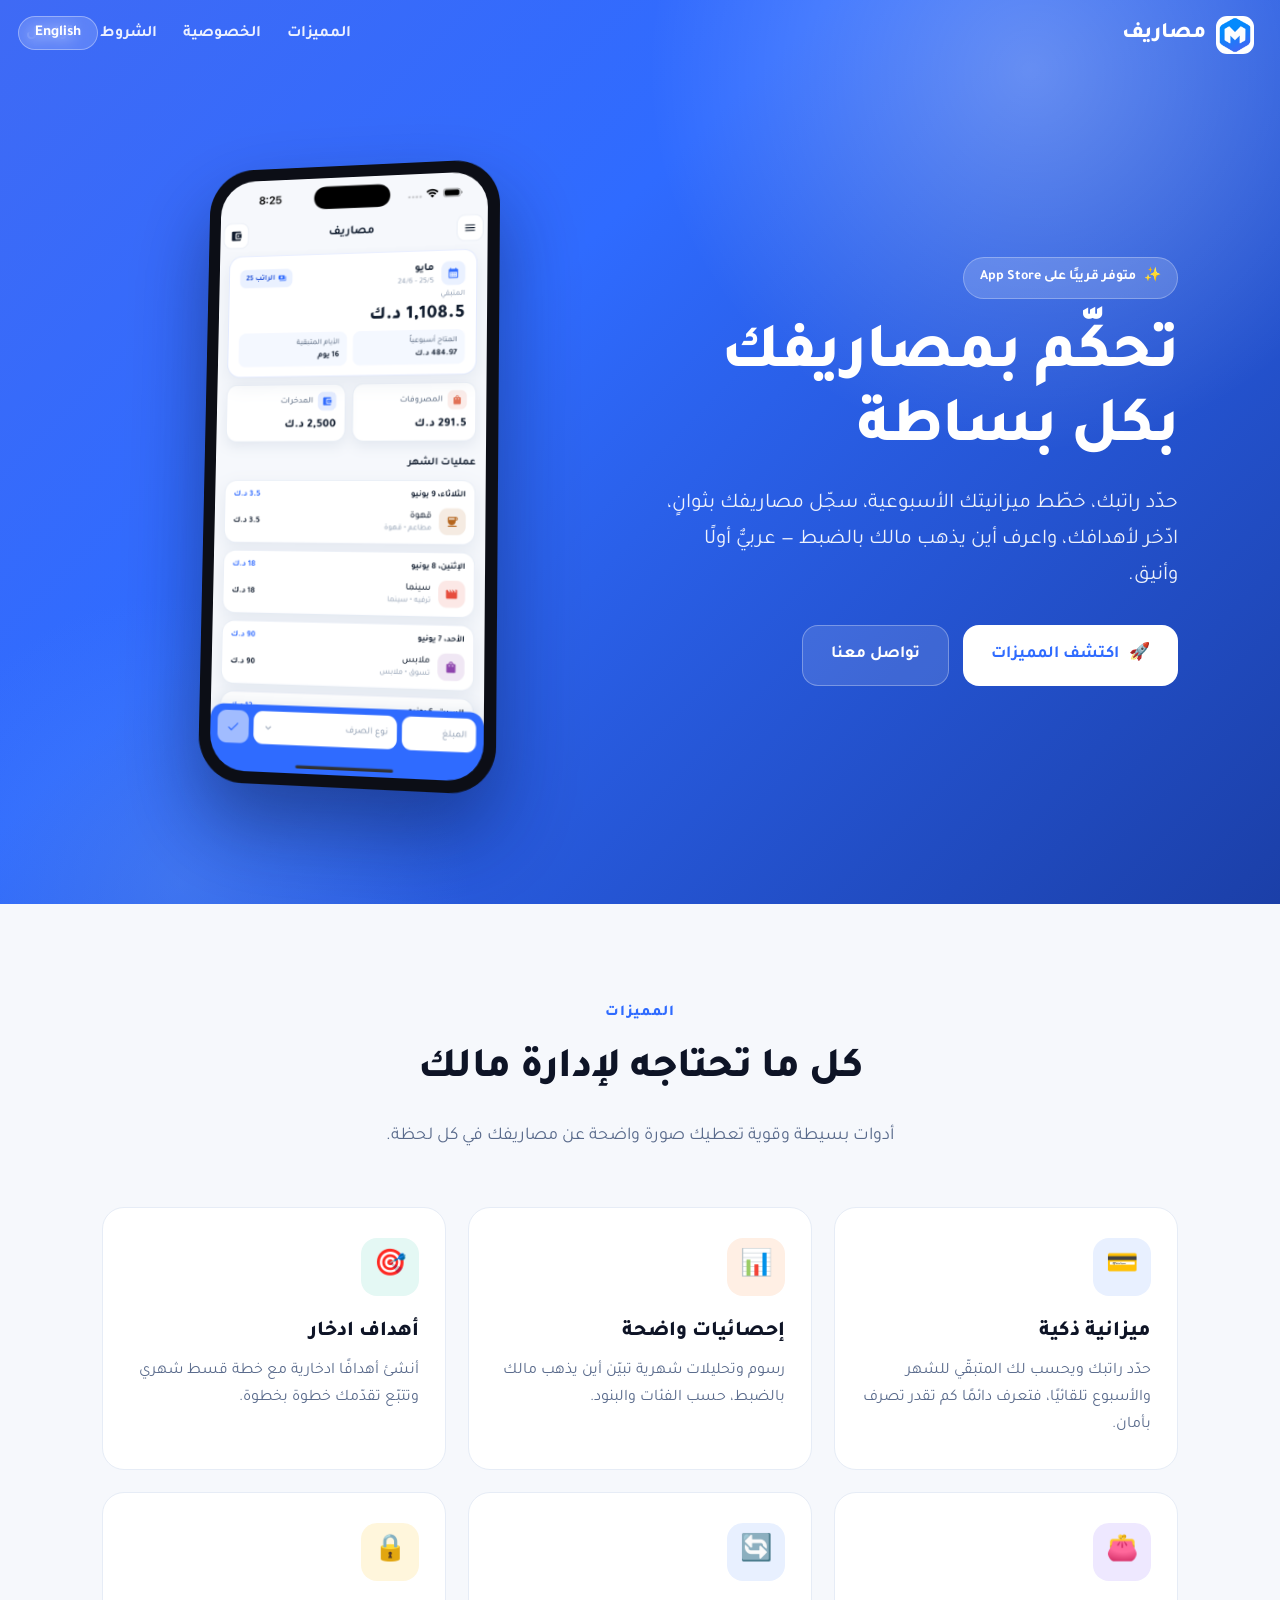
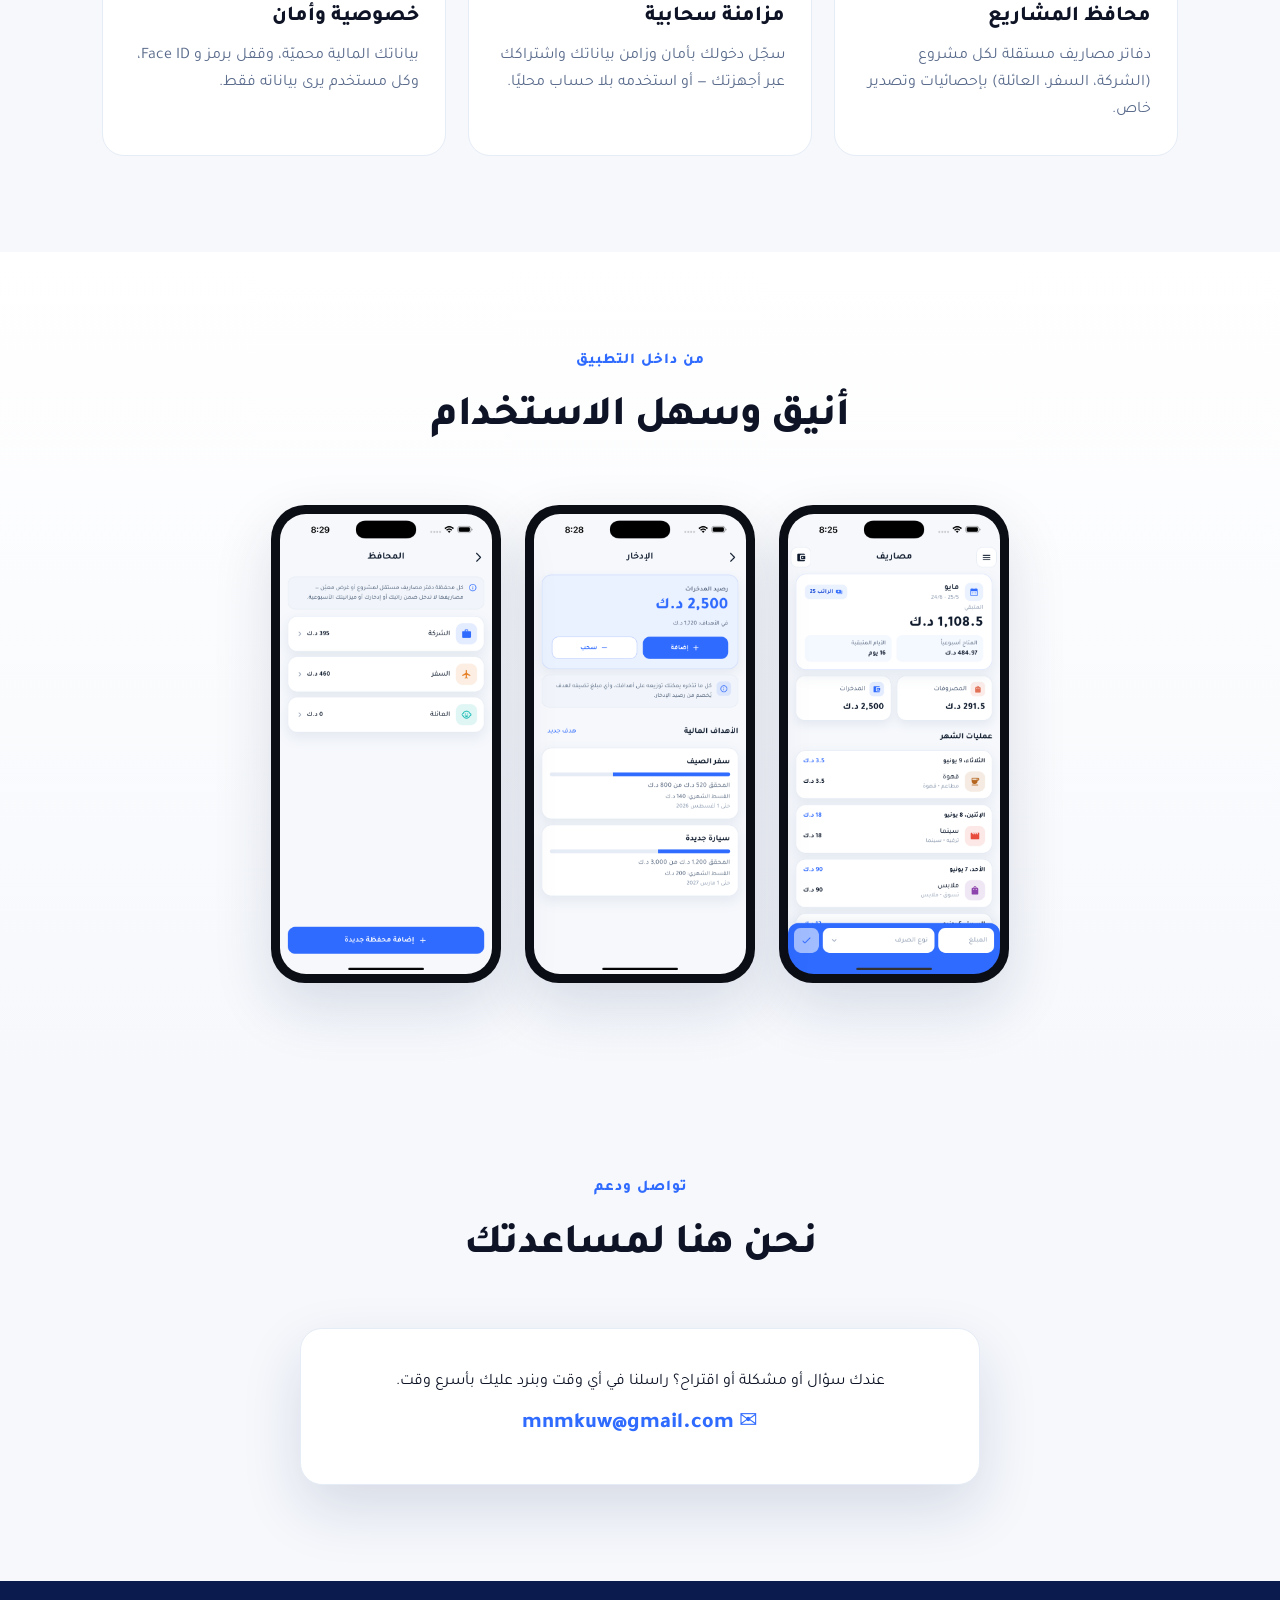
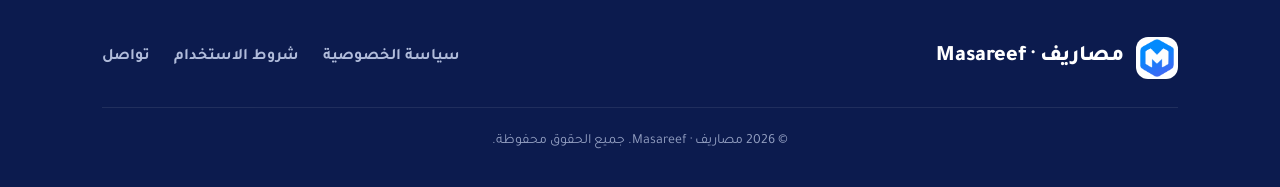
==== index.html @ 50fc84c0 "Masareef landing page, privacy policy & terms" ====
<!DOCTYPE html>
<html lang="ar" dir="rtl" data-lang="ar">
<head>
<meta charset="UTF-8">
<meta name="viewport" content="width=device-width, initial-scale=1">
<title>مصاريف · Masareef — تطبيق إدارة المصاريف والميزانية</title>
<meta name="description" content="مصاريف — تطبيق عربي أنيق لإدارة مصاريفك الشخصية، ميزانية مبنية على راتبك، أهداف ادخار، ومحافظ مستقلة لمشاريعك.">
<link rel="icon" href="assets/icon.png">
<link rel="preconnect" href="https://fonts.googleapis.com">
<link rel="preconnect" href="https://fonts.gstatic.com" crossorigin>
<link href="https://fonts.googleapis.com/css2?family=Tajawal:wght@400;500;700;800;900&display=swap" rel="stylesheet">
<link rel="stylesheet" href="styles.css">
</head>
<body>

<button class="lang-toggle" onclick="toggleLang()"><span class="ar">English</span><span class="en">العربية</span></button>

<nav class="nav" id="nav">
  <a class="brand" href="#top"><img src="assets/icon.png" alt="Masareef"><span>مصاريف</span></a>
  <div class="nav-links">
    <a href="#features"><span class="ar">المميزات</span><span class="en">Features</span></a>
    <a href="privacy.html"><span class="ar">الخصوصية</span><span class="en">Privacy</span></a>
    <a href="terms.html"><span class="ar">الشروط</span><span class="en">Terms</span></a>
    <a href="#contact"><span class="ar">تواصل</span><span class="en">Contact</span></a>
  </div>
</nav>

<!-- HERO -->
<header class="hero" id="top">
  <div class="container hero-grid">
    <div>
      <span class="badge-pill">✨ <span class="ar">متوفر قريبًا على App Store</span><span class="en">Coming soon to the App Store</span></span>
      <h1>
        <span class="ar">تحكّم بمصاريفك<br>بكل بساطة</span>
        <span class="en">Master your money,<br>effortlessly</span>
      </h1>
      <p class="sub">
        <span class="ar">حدّد راتبك، خطّط ميزانيتك الأسبوعية، سجّل مصاريفك بثوانٍ، ادّخر لأهدافك، واعرف أين يذهب مالك بالضبط — عربيٌّ أولًا وأنيق.</span>
        <span class="en">Set your salary, plan a weekly budget, log expenses in seconds, save toward goals, and see exactly where your money goes — beautifully, Arabic-first.</span>
      </p>
      <div class="cta-row">
        <a class="btn btn-white" href="#features">🚀 <span class="ar">اكتشف المميزات</span><span class="en">Explore features</span></a>
        <a class="btn btn-ghost" href="#contact"><span class="ar">تواصل معنا</span><span class="en">Get in touch</span></a>
      </div>
    </div>
    <div class="phone-wrap">
      <div class="phone"><img src="assets/screen-home.png" alt="Masareef app"></div>
    </div>
  </div>
</header>

<!-- FEATURES -->
<section id="features">
  <div class="container">
    <p class="eyebrow reveal"><span class="ar">المميزات</span><span class="en">FEATURES</span></p>
    <h2 class="h2 reveal"><span class="ar">كل ما تحتاجه لإدارة مالك</span><span class="en">Everything to manage your money</span></h2>
    <p class="lead reveal"><span class="ar">أدوات بسيطة وقوية تعطيك صورة واضحة عن مصاريفك في كل لحظة.</span><span class="en">Simple, powerful tools that keep your spending crystal clear.</span></p>

    <div class="features">
      <div class="card reveal">
        <div class="ico" style="background:#E8F0FF;color:#2F6BFF">💳</div>
        <h3><span class="ar">ميزانية ذكية</span><span class="en">Smart budgeting</span></h3>
        <p><span class="ar">حدّد راتبك ويحسب لك المتبقّي للشهر والأسبوع تلقائيًا، فتعرف دائمًا كم تقدر تصرف بأمان.</span><span class="en">Set your salary and it auto-calculates what's safe to spend this month and week.</span></p>
      </div>
      <div class="card reveal">
        <div class="ico" style="background:#FFEFE4;color:#E67E22">📊</div>
        <h3><span class="ar">إحصائيات واضحة</span><span class="en">Clear insights</span></h3>
        <p><span class="ar">رسوم وتحليلات شهرية تبيّن أين يذهب مالك بالضبط، حسب الفئات والبنود.</span><span class="en">Monthly charts and breakdowns showing exactly where your money goes.</span></p>
      </div>
      <div class="card reveal">
        <div class="ico" style="background:#E4F8F4;color:#0FB9B1">🎯</div>
        <h3><span class="ar">أهداف ادخار</span><span class="en">Savings goals</span></h3>
        <p><span class="ar">أنشئ أهدافًا ادخارية مع خطة قسط شهري وتتبّع تقدّمك خطوة بخطوة.</span><span class="en">Create savings goals with a monthly plan and track your progress.</span></p>
      </div>
      <div class="card reveal">
        <div class="ico" style="background:#EEE8FF;color:#8E44AD">👛</div>
        <h3><span class="ar">محافظ المشاريع</span><span class="en">Project wallets</span></h3>
        <p><span class="ar">دفاتر مصاريف مستقلة لكل مشروع (الشركة، السفر، العائلة) بإحصائيات وتصدير خاص.</span><span class="en">Separate ledgers per project (company, travel, family) with their own stats & export.</span></p>
      </div>
      <div class="card reveal">
        <div class="ico" style="background:#E8F0FF;color:#2F6BFF">🔄</div>
        <h3><span class="ar">مزامنة سحابية</span><span class="en">Cloud sync</span></h3>
        <p><span class="ar">سجّل دخولك بأمان وزامن بياناتك واشتراكك عبر أجهزتك — أو استخدمه بلا حساب محليًا.</span><span class="en">Sign in to sync your data and subscription across devices — or stay fully offline.</span></p>
      </div>
      <div class="card reveal">
        <div class="ico" style="background:#FFF6DC;color:#B8860B">🔒</div>
        <h3><span class="ar">خصوصية وأمان</span><span class="en">Private & secure</span></h3>
        <p><span class="ar">بياناتك المالية محميّة، وقفل برمز و Face ID، وكل مستخدم يرى بياناته فقط.</span><span class="en">Your financial data is protected, with passcode & Face ID lock. Only you see your data.</span></p>
      </div>
    </div>
  </div>
</section>

<!-- SHOWCASE -->
<section class="showcase">
  <div class="container">
    <p class="eyebrow reveal"><span class="ar">من داخل التطبيق</span><span class="en">INSIDE THE APP</span></p>
    <h2 class="h2 reveal"><span class="ar">أنيق وسهل الاستخدام</span><span class="en">Beautiful and easy to use</span></h2>
    <div class="shots">
      <div class="shot reveal"><img src="assets/screen-home.png" alt="Home"></div>
      <div class="shot reveal"><img src="assets/screen-savings.png" alt="Savings"></div>
      <div class="shot reveal"><img src="assets/screen-wallets.png" alt="Wallets"></div>
    </div>
  </div>
</section>

<!-- CONTACT -->
<section id="contact">
  <div class="container">
    <p class="eyebrow reveal"><span class="ar">تواصل ودعم</span><span class="en">CONTACT & SUPPORT</span></p>
    <h2 class="h2 reveal"><span class="ar">نحن هنا لمساعدتك</span><span class="en">We're here to help</span></h2>
    <div class="contact-box reveal">
      <p><span class="ar">عندك سؤال أو مشكلة أو اقتراح؟ راسلنا في أي وقت وبنرد عليك بأسرع وقت.</span><span class="en">Have a question, issue, or suggestion? Email us anytime and we'll get back to you quickly.</span></p>
      <a class="mail" href="mailto:mnmkuw@gmail.com">✉️ mnmkuw@gmail.com</a>
    </div>
  </div>
</section>

<!-- FOOTER -->
<footer>
  <div class="container">
    <div class="foot-grid">
      <a class="foot-brand" href="#top"><img src="assets/icon.png" alt="Masareef">مصاريف · Masareef</a>
      <div class="foot-links">
        <a href="privacy.html"><span class="ar">سياسة الخصوصية</span><span class="en">Privacy Policy</span></a>
        <a href="terms.html"><span class="ar">شروط الاستخدام</span><span class="en">Terms of Use</span></a>
        <a href="mailto:mnmkuw@gmail.com"><span class="ar">تواصل</span><span class="en">Contact</span></a>
      </div>
    </div>
    <div class="foot-base">© 2026 مصاريف · Masareef. <span class="ar">جميع الحقوق محفوظة.</span><span class="en">All rights reserved.</span></div>
  </div>
</footer>

<script>
function toggleLang(){
  const h=document.documentElement;
  const en=h.getAttribute('data-lang')==='en';
  h.setAttribute('data-lang',en?'ar':'en');
  h.setAttribute('lang',en?'ar':'en');
  h.setAttribute('dir',en?'rtl':'ltr');
}
// nav blur on scroll
const nav=document.getElementById('nav');
addEventListener('scroll',()=>nav.classList.toggle('scrolled',scrollY>40));
// scroll reveal
const io=new IntersectionObserver((es)=>es.forEach(e=>{if(e.isIntersecting){e.target.classList.add('in');io.unobserve(e.target)}}),{threshold:.15});
document.querySelectorAll('.reveal').forEach((el,i)=>{el.style.transitionDelay=(i%3*90)+'ms';io.observe(el)});
</script>
</body>
</html>
---- styles.css ----
/* ===== Masareef · مصاريف — landing & legal pages ===== */
:root{
  --blue:#2F6BFF;
  --blue-2:#5B8DEF;
  --navy:#0C1B4E;
  --ink:#0E1426;
  --muted:#5A6B8C;
  --bg:#F6F8FC;
  --surface:#FFFFFF;
  --border:#E6ECF6;
  --gold:#B8860B;
  --radius:22px;
  --shadow:0 24px 60px rgba(20,40,90,.14);
  --maxw:1120px;
}
*{box-sizing:border-box;margin:0;padding:0}
html{scroll-behavior:smooth}
body{
  font-family:'Tajawal',system-ui,-apple-system,sans-serif;
  background:var(--bg);color:var(--ink);
  line-height:1.7;-webkit-font-smoothing:antialiased;
  overflow-x:hidden;
}
a{color:inherit;text-decoration:none}
img{max-width:100%;display:block}
.container{max-width:var(--maxw);margin:0 auto;padding:0 22px}

/* ---------- nav ---------- */
.nav{
  position:fixed;inset:0 0 auto 0;z-index:50;
  display:flex;align-items:center;justify-content:space-between;
  padding:16px 26px;transition:.3s;
}
.nav.scrolled{
  background:rgba(255,255,255,.82);backdrop-filter:blur(14px);
  box-shadow:0 1px 0 var(--border);
}
.brand{display:flex;align-items:center;gap:10px;font-weight:800;font-size:22px}
.brand img{width:38px;height:38px;border-radius:11px}
.nav.scrolled .brand{color:var(--ink)}
.nav-links{display:flex;gap:26px;font-weight:600;font-size:16px}
.nav-links a{opacity:.9;transition:.2s}
.nav-links a:hover{opacity:1;color:var(--blue)}
.nav:not(.scrolled){color:#fff}
.nav:not(.scrolled) .nav-links a:hover{color:#fff;opacity:.7}
@media(max-width:720px){.nav-links{display:none}}

/* ---------- hero ---------- */
.hero{
  position:relative;color:#fff;overflow:hidden;
  padding:160px 0 120px;
  background:linear-gradient(135deg,#3F6AF5 0%,#2F6BFF 38%,#1B3FA8 100%);
}
.hero::before{ /* animated glow */
  content:"";position:absolute;width:900px;height:900px;border-radius:50%;
  top:-380px;right:-200px;
  background:radial-gradient(circle,rgba(255,255,255,.28),transparent 60%);
  animation:float 9s ease-in-out infinite;
}
.hero::after{
  content:"";position:absolute;width:680px;height:680px;border-radius:50%;
  bottom:-320px;left:-160px;
  background:radial-gradient(circle,rgba(91,141,239,.4),transparent 60%);
  animation:float 11s ease-in-out infinite reverse;
}
.hero-grid{
  position:relative;z-index:2;display:grid;grid-template-columns:1.05fr .95fr;
  gap:40px;align-items:center;
}
.badge-pill{
  display:inline-flex;align-items:center;gap:8px;
  background:rgba(255,255,255,.16);border:1px solid rgba(255,255,255,.28);
  padding:8px 16px;border-radius:30px;font-weight:600;font-size:14px;margin-bottom:22px;
}
.hero h1{font-size:64px;line-height:1.15;font-weight:800;letter-spacing:-1px}
.hero p.sub{font-size:21px;opacity:.92;margin:18px 0 32px;max-width:520px}
.cta-row{display:flex;gap:14px;flex-wrap:wrap}
.btn{
  display:inline-flex;align-items:center;gap:10px;font-weight:700;font-size:17px;
  padding:15px 28px;border-radius:16px;transition:.2s;cursor:pointer;border:none;
}
.btn-white{background:#fff;color:var(--blue)}
.btn-white:hover{transform:translateY(-2px);box-shadow:0 16px 30px rgba(0,0,0,.2)}
.btn-ghost{background:rgba(255,255,255,.12);color:#fff;border:1px solid rgba(255,255,255,.3)}
.btn-ghost:hover{background:rgba(255,255,255,.2)}

/* phone */
.phone-wrap{display:flex;justify-content:center;perspective:1400px}
.phone{
  width:300px;border-radius:46px;background:#0c0e16;padding:12px;
  box-shadow:0 40px 80px rgba(8,20,60,.45);
  animation:float 6s ease-in-out infinite;transform:rotateY(-12deg) rotateX(4deg);
}
.phone img{border-radius:36px;width:100%}

/* ---------- sections ---------- */
section{padding:96px 0}
.eyebrow{color:var(--blue);font-weight:800;letter-spacing:1px;font-size:15px;margin-bottom:10px;text-align:center}
.h2{font-size:42px;font-weight:800;text-align:center;letter-spacing:-.5px}
.lead{color:var(--muted);text-align:center;max-width:620px;margin:14px auto 0;font-size:18px}

.features{display:grid;grid-template-columns:repeat(3,1fr);gap:22px;margin-top:56px}
.card{
  background:var(--surface);border:1px solid var(--border);border-radius:var(--radius);
  padding:30px 26px;transition:.3s;
}
.card:hover{transform:translateY(-6px);box-shadow:var(--shadow);border-color:transparent}
.card .ico{
  width:58px;height:58px;border-radius:16px;display:grid;place-items:center;
  font-size:26px;margin-bottom:18px;
}
.card h3{font-size:21px;font-weight:800;margin-bottom:8px}
.card p{color:var(--muted);font-size:16px}
@media(max-width:860px){.features{grid-template-columns:1fr}.hero-grid{grid-template-columns:1fr;text-align:center}.hero p.sub{margin-inline:auto}.cta-row{justify-content:center}.hero h1{font-size:46px}}

/* showcase strip */
.showcase{background:linear-gradient(180deg,#fff,var(--bg))}
.shots{display:flex;gap:24px;justify-content:center;flex-wrap:wrap;margin-top:50px}
.shot{width:230px;border-radius:34px;background:#0c0e16;padding:9px;box-shadow:var(--shadow)}
.shot img{border-radius:26px}

/* ---------- reveal animation ---------- */
.reveal{opacity:0;transform:translateY(26px);transition:.7s cubic-bezier(.2,.7,.2,1)}
.reveal.in{opacity:1;transform:none}

@keyframes float{0%,100%{transform:translateY(0)}50%{transform:translateY(-18px)}}

/* ---------- contact ---------- */
.contact-box{
  max-width:680px;margin:46px auto 0;background:var(--surface);
  border:1px solid var(--border);border-radius:var(--radius);
  padding:40px;text-align:center;box-shadow:var(--shadow);
}
.contact-box .mail{
  display:inline-flex;align-items:center;gap:10px;margin-top:10px;
  font-size:22px;font-weight:800;color:var(--blue);
}

/* ---------- footer ---------- */
footer{background:var(--navy);color:#cdd8f3;padding:56px 0 34px}
.foot-grid{display:flex;justify-content:space-between;gap:30px;flex-wrap:wrap;align-items:center}
.foot-brand{display:flex;align-items:center;gap:12px;font-weight:800;font-size:22px;color:#fff}
.foot-brand img{width:42px;height:42px;border-radius:12px}
.foot-links{display:flex;gap:24px;font-weight:600}
.foot-links a{opacity:.85}.foot-links a:hover{opacity:1;color:#fff}
.foot-base{margin-top:28px;padding-top:22px;border-top:1px solid rgba(255,255,255,.12);
  font-size:14px;opacity:.7;text-align:center}

/* ---------- legal pages ---------- */
.legal-hero{
  background:linear-gradient(135deg,#2F6BFF,#1B3FA8);color:#fff;
  padding:140px 0 60px;text-align:center;
}
.legal-hero h1{font-size:44px;font-weight:800}
.legal-hero p{opacity:.9;margin-top:10px}
.legal{max-width:860px;margin:0 auto;padding:60px 22px 90px}
.legal h2{font-size:24px;font-weight:800;margin:34px 0 12px;color:var(--ink)}
.legal h2:first-child{margin-top:0}
.legal p,.legal li{color:#33425f;font-size:17px;margin-bottom:10px}
.legal ul{padding-inline-start:24px;margin-bottom:12px}
.legal .updated{color:var(--muted);font-size:15px;margin-bottom:8px}
.back-link{display:inline-flex;gap:8px;align-items:center;color:var(--blue);font-weight:700;margin-bottom:24px}

/* language toggle */
.lang-toggle{
  position:fixed;top:16px;left:18px;z-index:60;
  background:rgba(255,255,255,.16);border:1px solid rgba(255,255,255,.35);
  color:#fff;border-radius:30px;padding:7px 16px;font-weight:700;cursor:pointer;
  font-family:inherit;font-size:15px;backdrop-filter:blur(8px);
}
[data-lang="en"] .ar{display:none}
[data-lang="ar"] .en{display:none}
[data-lang="en"]{direction:ltr}
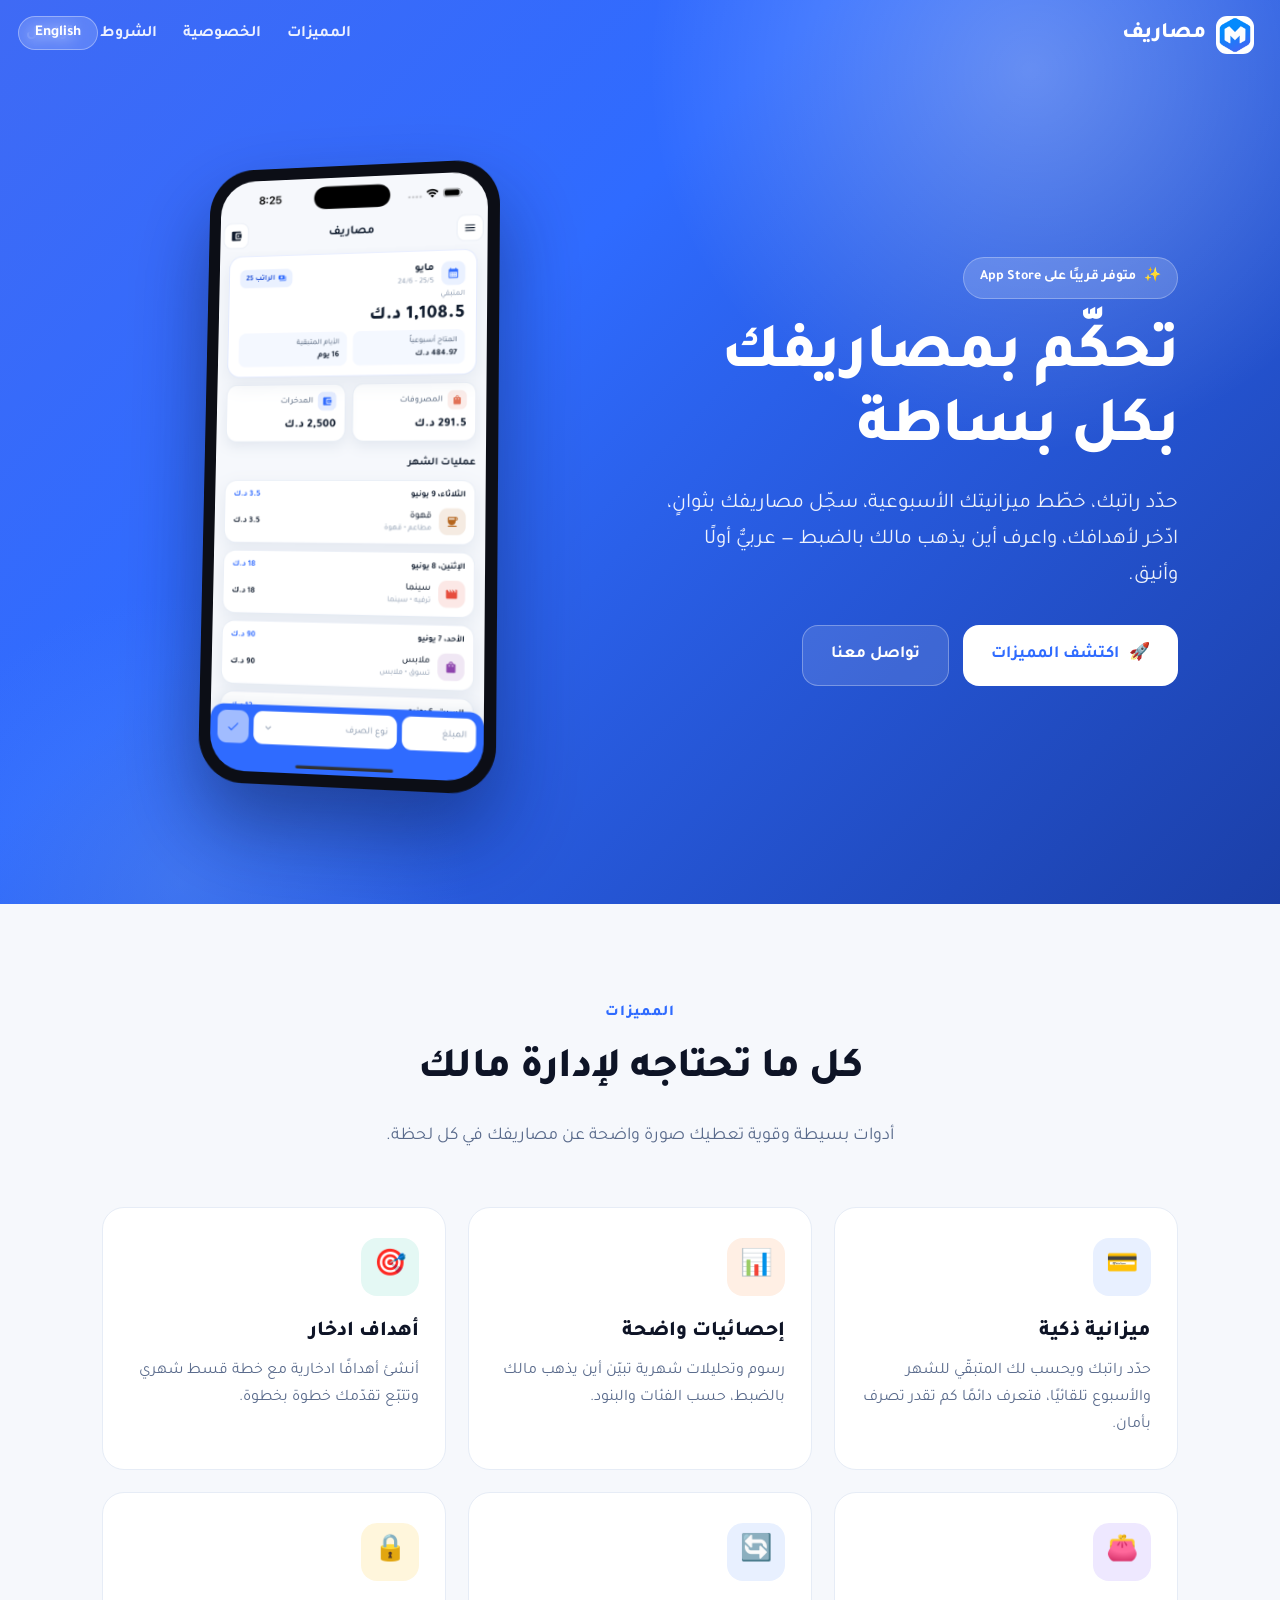
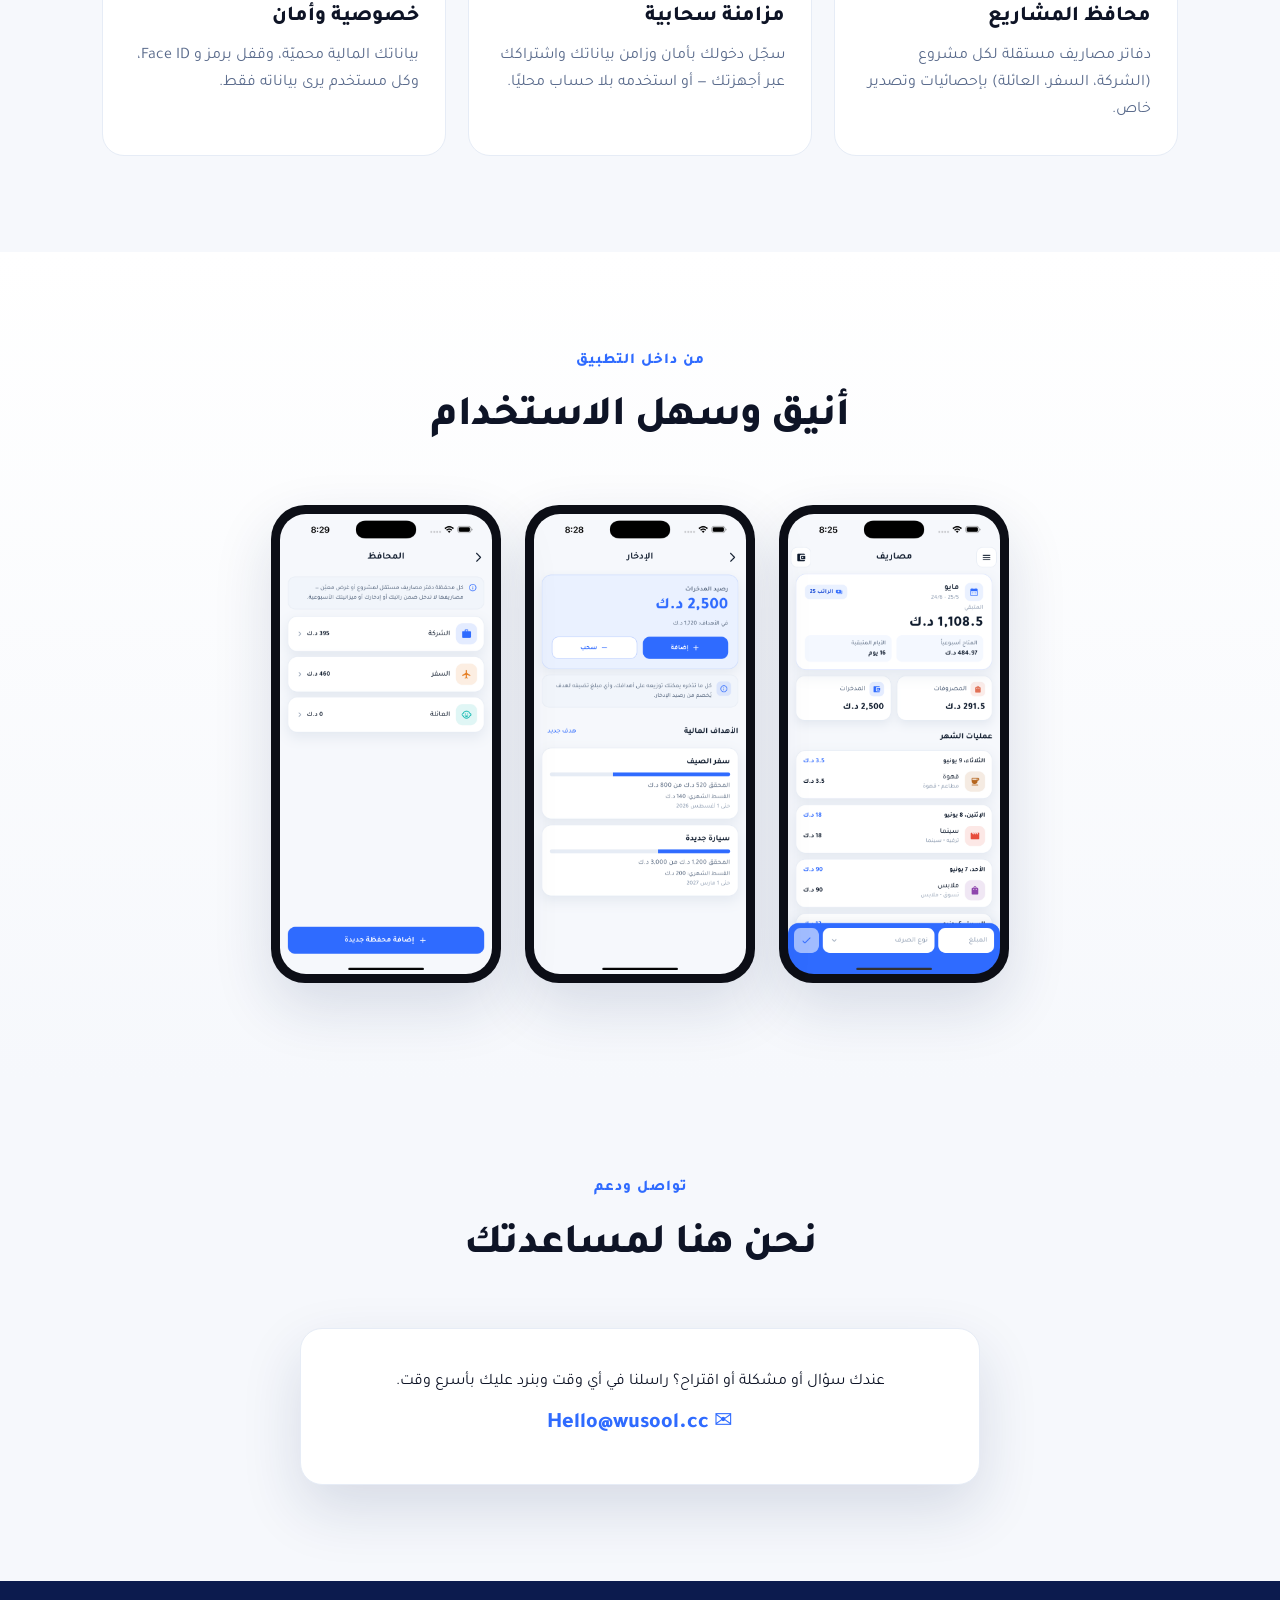
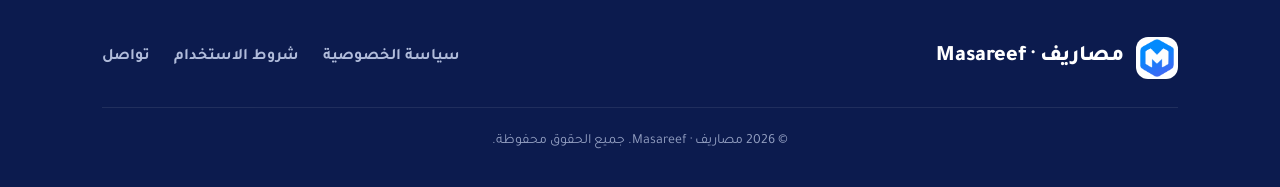
==== commit 555a8279: "Update contact email to Hello@wusool.cc" ====
--- a/index.html
+++ b/index.html
@@ -111,7 +111,7 @@
     <h2 class="h2 reveal"><span class="ar">نحن هنا لمساعدتك</span><span class="en">We're here to help</span></h2>
     <div class="contact-box reveal">
       <p><span class="ar">عندك سؤال أو مشكلة أو اقتراح؟ راسلنا في أي وقت وبنرد عليك بأسرع وقت.</span><span class="en">Have a question, issue, or suggestion? Email us anytime and we'll get back to you quickly.</span></p>
-      <a class="mail" href="mailto:mnmkuw@gmail.com">✉️ mnmkuw@gmail.com</a>
+      <a class="mail" href="mailto:Hello@wusool.cc">✉️ Hello@wusool.cc</a>
     </div>
   </div>
 </section>
@@ -124,7 +124,7 @@
       <div class="foot-links">
         <a href="privacy.html"><span class="ar">سياسة الخصوصية</span><span class="en">Privacy Policy</span></a>
         <a href="terms.html"><span class="ar">شروط الاستخدام</span><span class="en">Terms of Use</span></a>
-        <a href="mailto:mnmkuw@gmail.com"><span class="ar">تواصل</span><span class="en">Contact</span></a>
+        <a href="mailto:Hello@wusool.cc"><span class="ar">تواصل</span><span class="en">Contact</span></a>
       </div>
     </div>
     <div class="foot-base">© 2026 مصاريف · Masareef. <span class="ar">جميع الحقوق محفوظة.</span><span class="en">All rights reserved.</span></div>
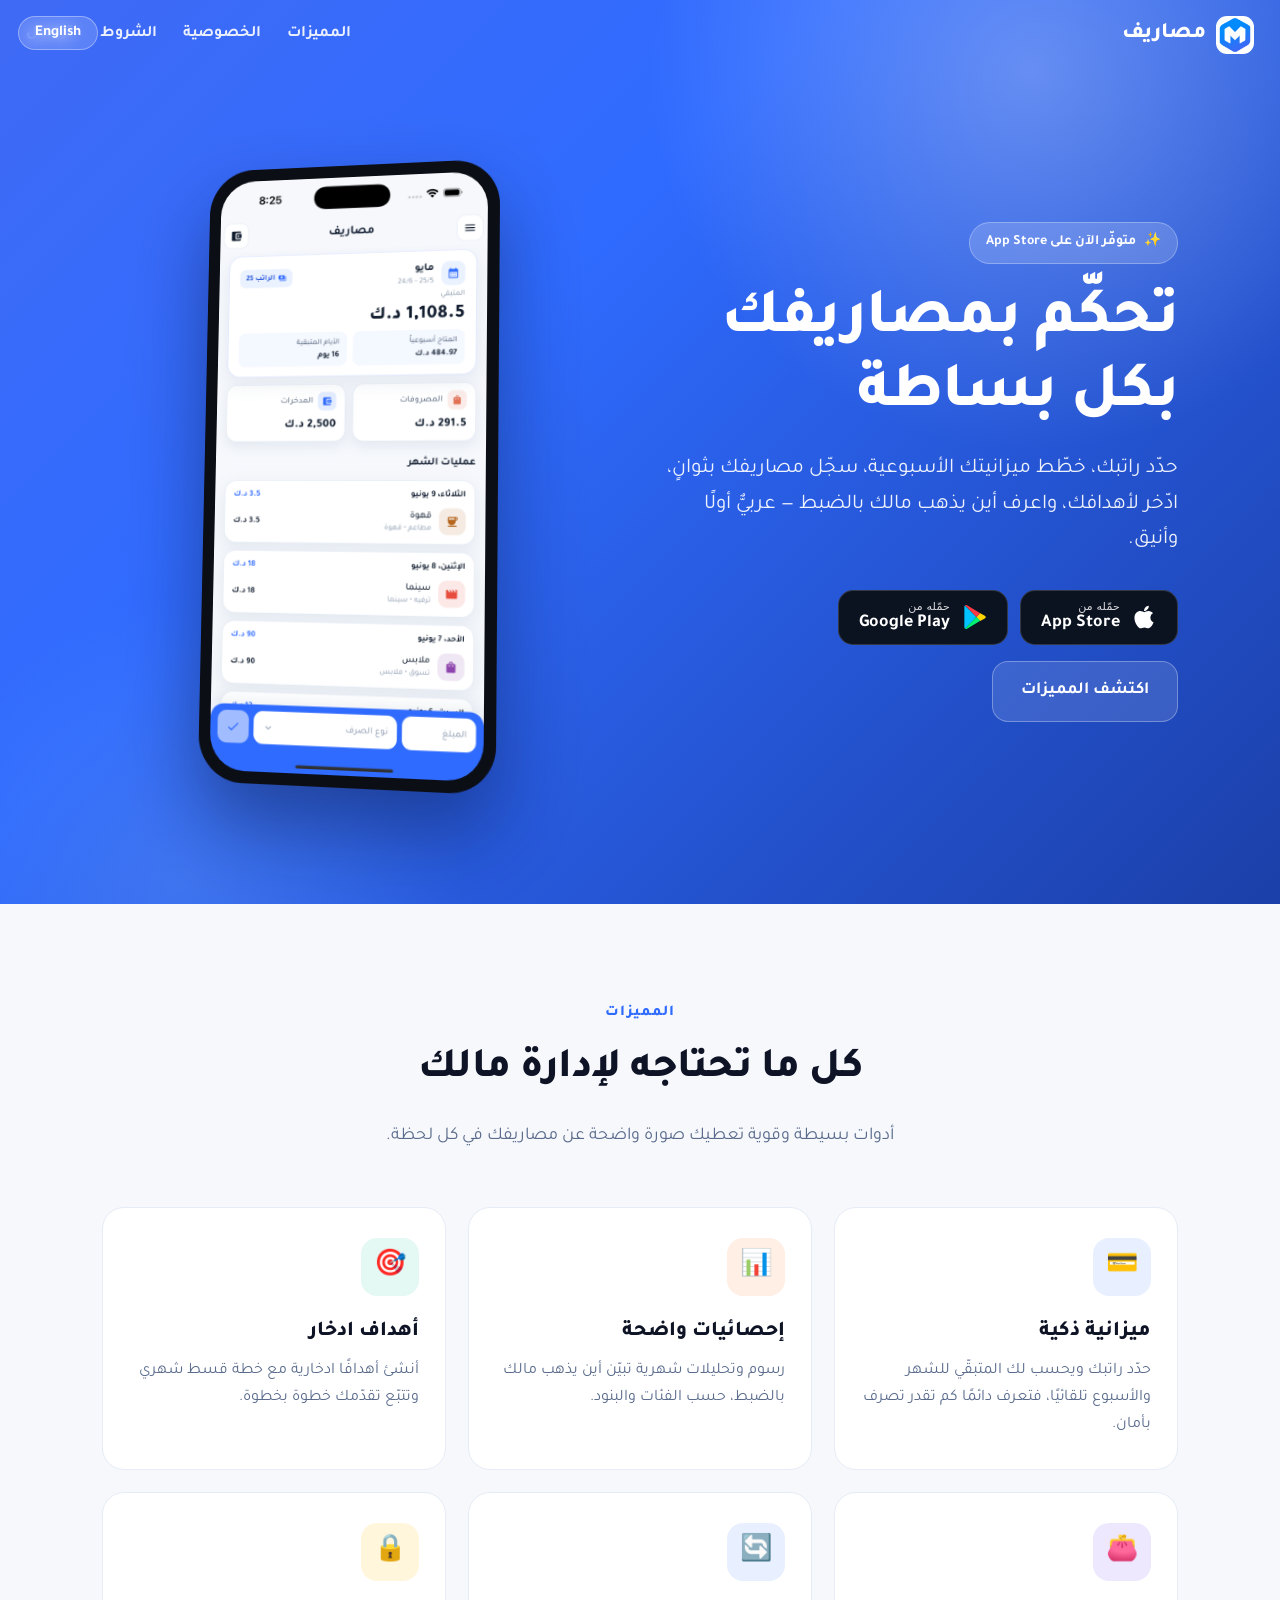
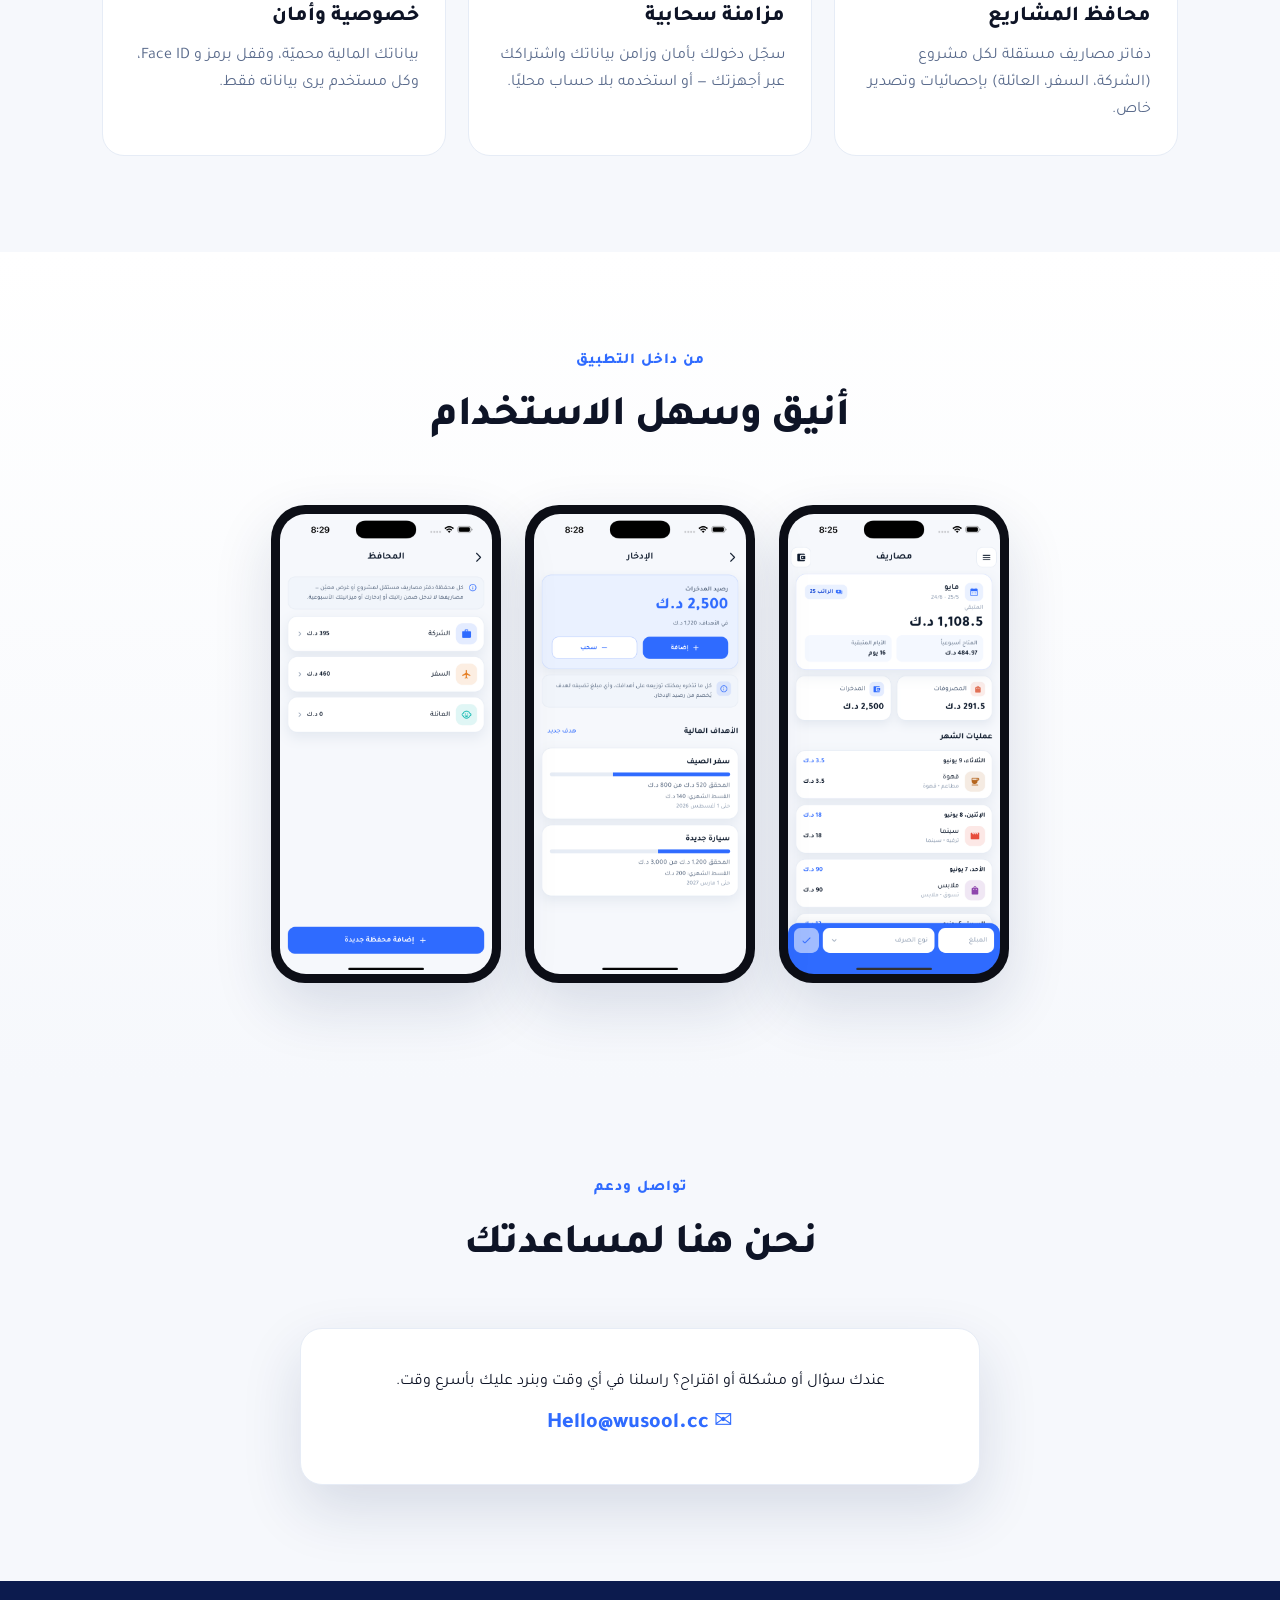
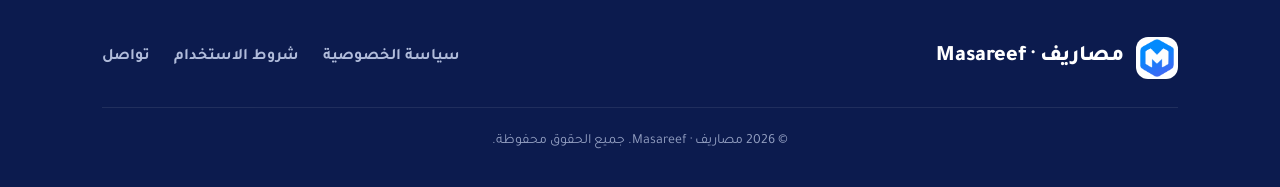
==== commit 994122f6: "Add App Store + Google Play download buttons (Play shows coming-soon modal)" ====
--- a/index.html
+++ b/index.html
@@ -29,7 +29,7 @@
 <header class="hero" id="top">
   <div class="container hero-grid">
     <div>
-      <span class="badge-pill">✨ <span class="ar">متوفر قريبًا على App Store</span><span class="en">Coming soon to the App Store</span></span>
+      <span class="badge-pill">✨ <span class="ar">متوفّر الآن على App Store</span><span class="en">Available now on the App Store</span></span>
       <h1>
         <span class="ar">تحكّم بمصاريفك<br>بكل بساطة</span>
         <span class="en">Master your money,<br>effortlessly</span>
@@ -38,9 +38,23 @@
         <span class="ar">حدّد راتبك، خطّط ميزانيتك الأسبوعية، سجّل مصاريفك بثوانٍ، ادّخر لأهدافك، واعرف أين يذهب مالك بالضبط — عربيٌّ أولًا وأنيق.</span>
         <span class="en">Set your salary, plan a weekly budget, log expenses in seconds, save toward goals, and see exactly where your money goes — beautifully, Arabic-first.</span>
       </p>
-      <div class="cta-row">
-        <a class="btn btn-white" href="#features">🚀 <span class="ar">اكتشف المميزات</span><span class="en">Explore features</span></a>
-        <a class="btn btn-ghost" href="#contact"><span class="ar">تواصل معنا</span><span class="en">Get in touch</span></a>
+      <div class="store-row">
+        <a class="store-btn" href="https://apps.apple.com/kw/app/masareef-expense-tracker/id6778533443" target="_blank" rel="noopener" aria-label="Download on the App Store">
+          <svg class="store-logo" viewBox="0 0 384 512" aria-hidden="true"><path fill="#fff" d="M318.7 268.7c-.2-36.7 16.4-64.4 50-84.8-18.8-26.9-47.2-41.7-84.7-44.6-35.5-2.8-74.3 20.7-88.5 20.7-15 0-49.4-19.7-76.4-19.7C63.3 141.2 4 184.8 4 273.5q0 39.3 14.4 81.2c12.8 36.7 59 126.7 107.2 125.2 25.2-.6 43-17.9 75.8-17.9 31.8 0 48.3 17.9 76.4 17.9 48.6-.7 90.4-82.5 102.6-119.3-65.2-30.7-61.7-90-61.7-91.9zm-56.6-164.2c27.3-32.4 24.8-61.9 24-72.5-24.1 1.4-52 16.4-67.9 34.9-17.5 19.8-27.8 44.3-25.6 71.9 26.1 2 49.9-11.4 69.5-34.3z"/></svg>
+          <span class="store-txt"><small><span class="ar">حمّله من</span><span class="en">Download on the</span></small><b>App Store</b></span>
+        </a>
+        <a class="store-btn" href="#" onclick="showPlaySoon(event)" aria-label="Get it on Google Play">
+          <svg class="store-logo" viewBox="0 0 24 24" aria-hidden="true">
+            <path fill="#00C3FF" d="M3.6 1.3C3.3 1.6 3.1 2 3.1 2.6v18.8c0 .6.2 1 .5 1.3l.1.1L14.2 12.1v-.2z"/>
+            <path fill="#FFD500" d="M17.7 15.6l-3.5-3.5v-.2l3.5-3.5.1.1 4.2 2.4c1.2.7 1.2 1.8 0 2.5z"/>
+            <path fill="#00F076" d="M17.8 15.5L14.2 12 3.7 22.8c.4.4 1.1.5 1.9.1z"/>
+            <path fill="#FF3A44" d="M17.8 8.5 5.6 1.1C4.8.7 4.1.8 3.7 1.2L14.2 12z"/>
+          </svg>
+          <span class="store-txt"><small><span class="ar">حمّله من</span><span class="en">GET IT ON</span></small><b>Google Play</b></span>
+        </a>
+      </div>
+      <div class="cta-row" style="margin-top:16px">
+        <a class="btn btn-ghost" href="#features"><span class="ar">اكتشف المميزات</span><span class="en">Explore features</span></a>
       </div>
     </div>
     <div class="phone-wrap">
@@ -131,7 +145,22 @@
   </div>
 </footer>
 
+<!-- GOOGLE PLAY "COMING SOON" MODAL -->
+<div class="modal-overlay" id="playModal" onclick="if(event.target===this)hidePlaySoon()">
+  <div class="modal">
+    <div class="modal-ico">⏳</div>
+    <h3><span class="ar">قريبًا على Google Play</span><span class="en">Coming soon to Google Play</span></h3>
+    <p>
+      <span class="ar">خلال أيام قليلة سيتم قبول التطبيق على Google Play. يرجى العودة لتحميله من جديد خلال الأيام القادمة. 🙏</span>
+      <span class="en">The app will be approved on Google Play within a few days. Please come back to download it in the coming days. 🙏</span>
+    </p>
+    <button class="modal-btn" onclick="hidePlaySoon()"><span class="ar">حسنًا</span><span class="en">Got it</span></button>
+  </div>
+</div>
+
 <script>
+function showPlaySoon(e){ e.preventDefault(); document.getElementById('playModal').classList.add('show'); }
+function hidePlaySoon(){ document.getElementById('playModal').classList.remove('show'); }
 function toggleLang(){
   const h=document.documentElement;
   const en=h.getAttribute('data-lang')==='en';
--- a/styles.css
+++ b/styles.css
@@ -171,3 +171,29 @@
 [data-lang="en"] .ar{display:none}
 [data-lang="ar"] .en{display:none}
 [data-lang="en"]{direction:ltr}
+
+/* ── App-store download buttons ─────────────────────────────── */
+.store-row{display:flex;gap:12px;flex-wrap:wrap}
+.store-btn{display:inline-flex;align-items:center;gap:11px;background:#0b1220;color:#fff;
+  border:1px solid rgba(255,255,255,.16);border-radius:15px;padding:10px 20px;text-decoration:none;
+  transition:transform .15s ease,box-shadow .15s ease,background .15s ease}
+.store-btn:hover{transform:translateY(-2px);background:#000;box-shadow:0 14px 30px rgba(0,0,0,.28)}
+.store-logo{width:26px;height:26px;flex:none}
+.store-txt{display:flex;flex-direction:column;line-height:1.12;text-align:start}
+.store-txt small{font-size:11px;font-weight:500;opacity:.85;letter-spacing:.2px}
+.store-txt b{font-size:18px;font-weight:700}
+
+/* ── "Coming soon" modal ────────────────────────────────────── */
+.modal-overlay{position:fixed;inset:0;z-index:1000;display:none;align-items:center;justify-content:center;
+  padding:22px;background:rgba(15,23,42,.55);backdrop-filter:blur(5px);-webkit-backdrop-filter:blur(5px)}
+.modal-overlay.show{display:flex}
+.modal{background:#fff;border-radius:26px;max-width:430px;width:100%;padding:34px 28px;text-align:center;
+  box-shadow:0 30px 80px rgba(0,0,0,.32);animation:modalPop .25s ease}
+@keyframes modalPop{from{transform:scale(.92);opacity:0}to{transform:scale(1);opacity:1}}
+.modal-ico{font-size:50px;line-height:1;margin-bottom:6px}
+.modal h3{font-size:23px;font-weight:800;margin:8px 0 12px;color:#0f172a}
+.modal p{color:#475569;font-size:16px;line-height:1.85;margin-bottom:24px}
+.modal-btn{display:inline-block;background:#2F6BFF;color:#fff;border:none;cursor:pointer;
+  font-family:inherit;font-size:16px;font-weight:700;padding:13px 36px;border-radius:14px;
+  transition:transform .15s ease,box-shadow .15s ease}
+.modal-btn:hover{transform:translateY(-2px);box-shadow:0 12px 26px rgba(47,107,255,.4)}
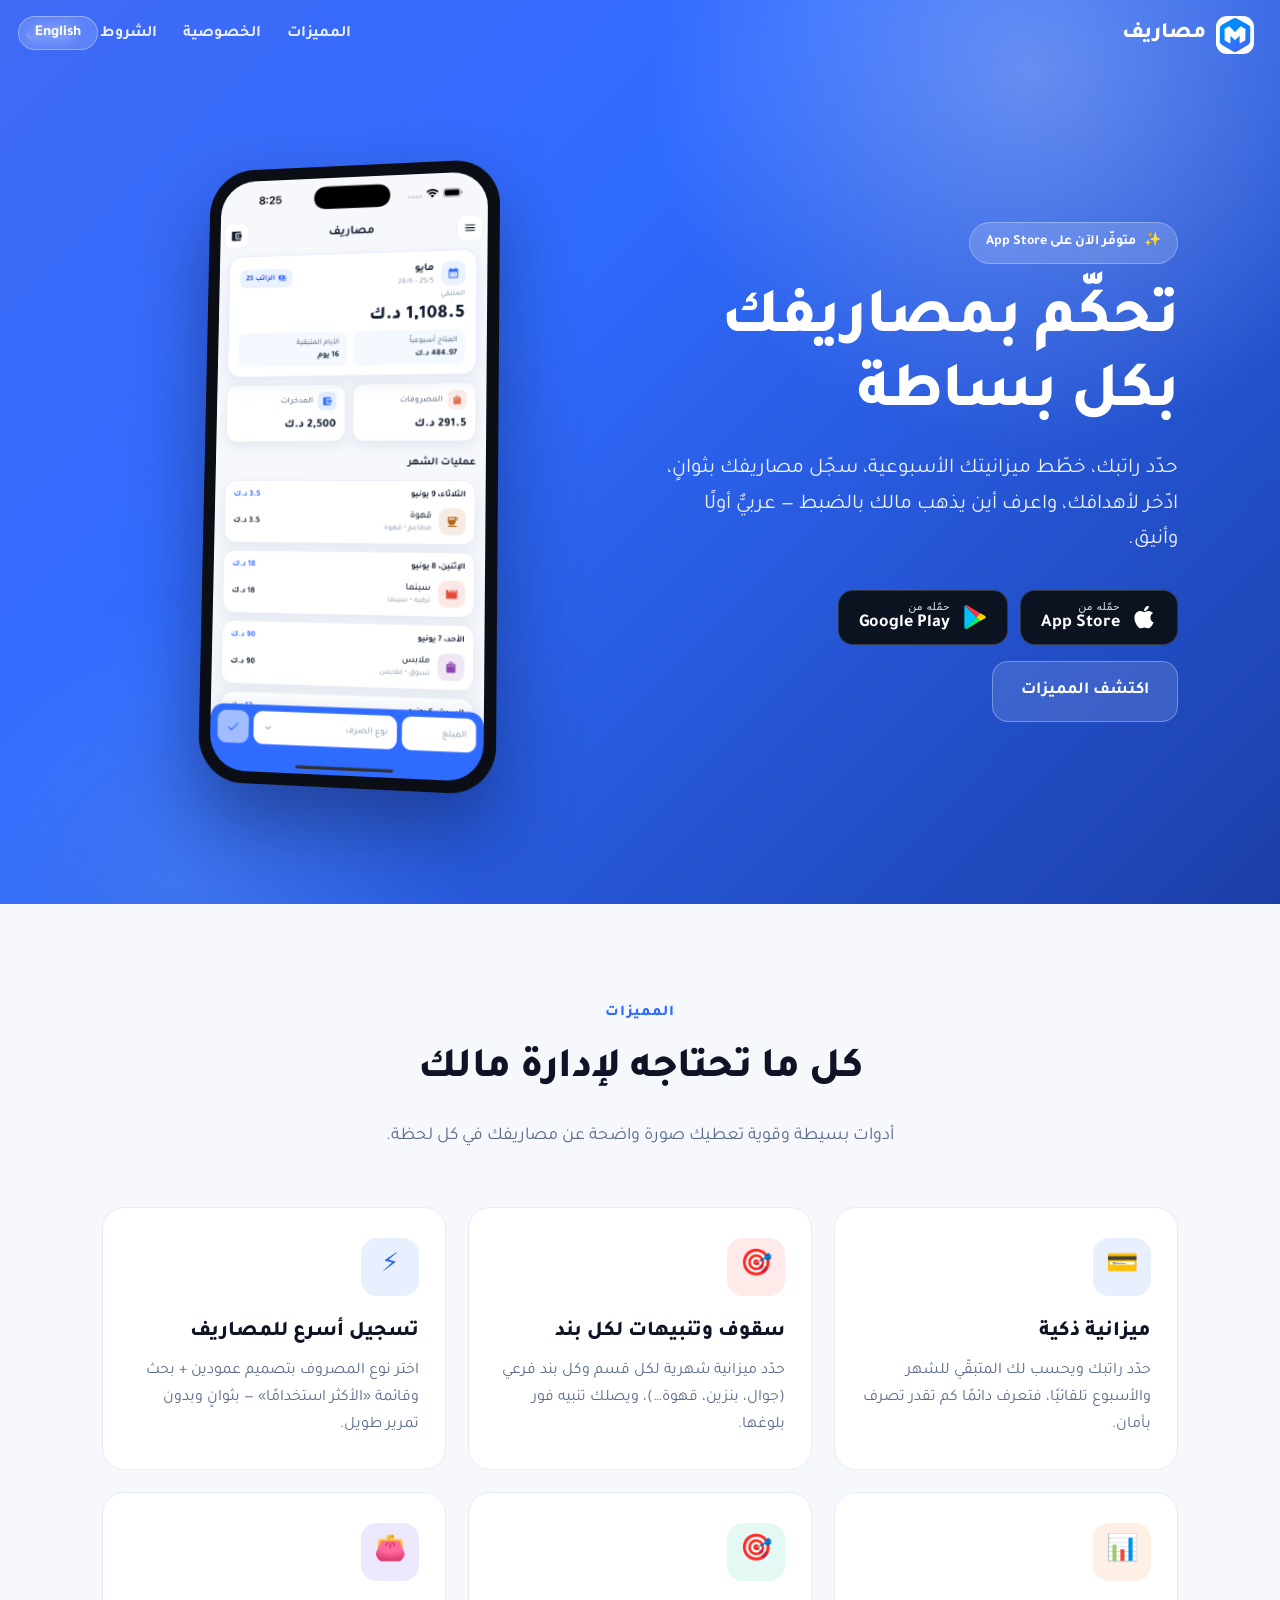
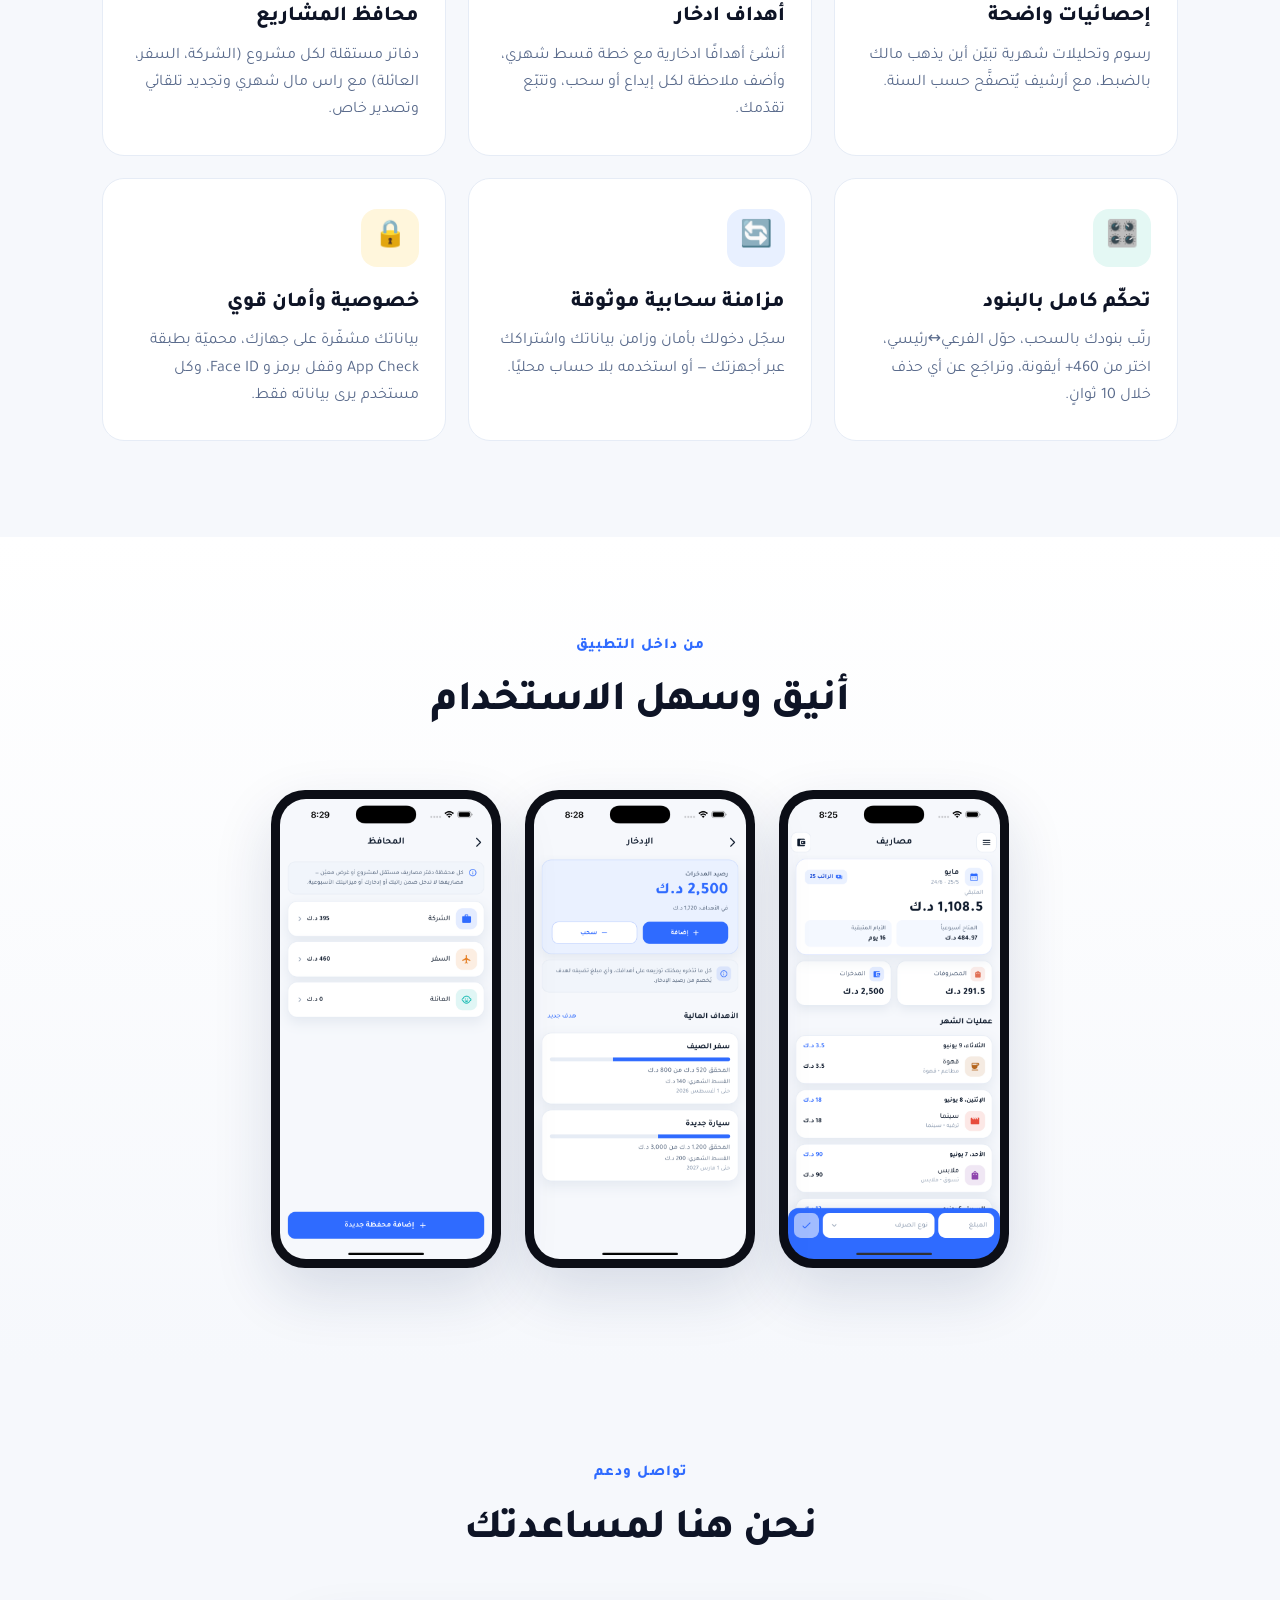
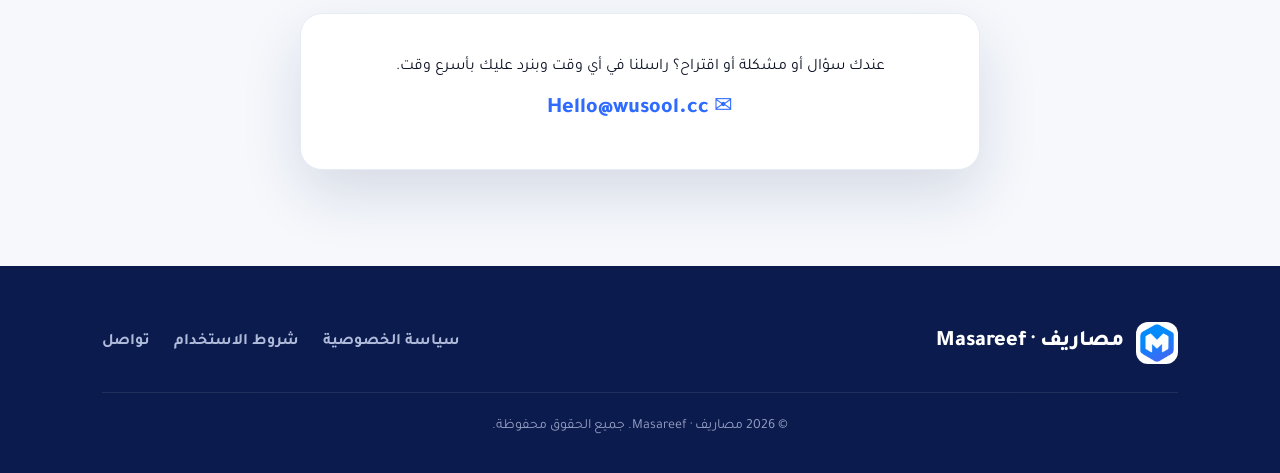
==== commit 255bfe15: "Update features to reflect v1.1 (per-item budgets, fast picker, wallet capital, full control, encryp" ====
--- a/index.html
+++ b/index.html
@@ -77,29 +77,44 @@
         <p><span class="ar">حدّد راتبك ويحسب لك المتبقّي للشهر والأسبوع تلقائيًا، فتعرف دائمًا كم تقدر تصرف بأمان.</span><span class="en">Set your salary and it auto-calculates what's safe to spend this month and week.</span></p>
       </div>
       <div class="card reveal">
+        <div class="ico" style="background:#FFEAEA;color:#E74C3C">🎯</div>
+        <h3><span class="ar">سقوف وتنبيهات لكل بند</span><span class="en">Per-item budgets & alerts</span></h3>
+        <p><span class="ar">حدّد ميزانية شهرية لكل قسم وكل بند فرعي (جوال، بنزين، قهوة…)، ويصلك تنبيه فور بلوغها.</span><span class="en">Set a monthly budget for every section and sub-item, and get alerted the moment you reach it.</span></p>
+      </div>
+      <div class="card reveal">
+        <div class="ico" style="background:#E8F0FF;color:#2F6BFF">⚡</div>
+        <h3><span class="ar">تسجيل أسرع للمصاريف</span><span class="en">Faster expense entry</span></h3>
+        <p><span class="ar">اختر نوع المصروف بتصميم عمودين + بحث وقائمة «الأكثر استخدامًا» — بثوانٍ وبدون تمرير طويل.</span><span class="en">Pick a category with a two-pane layout, search, and a "Most used" row — in seconds.</span></p>
+      </div>
+      <div class="card reveal">
         <div class="ico" style="background:#FFEFE4;color:#E67E22">📊</div>
         <h3><span class="ar">إحصائيات واضحة</span><span class="en">Clear insights</span></h3>
-        <p><span class="ar">رسوم وتحليلات شهرية تبيّن أين يذهب مالك بالضبط، حسب الفئات والبنود.</span><span class="en">Monthly charts and breakdowns showing exactly where your money goes.</span></p>
+        <p><span class="ar">رسوم وتحليلات شهرية تبيّن أين يذهب مالك بالضبط، مع أرشيف يُتصفَّح حسب السنة.</span><span class="en">Monthly charts showing exactly where your money goes, with an archive browsable by year.</span></p>
       </div>
       <div class="card reveal">
         <div class="ico" style="background:#E4F8F4;color:#0FB9B1">🎯</div>
         <h3><span class="ar">أهداف ادخار</span><span class="en">Savings goals</span></h3>
-        <p><span class="ar">أنشئ أهدافًا ادخارية مع خطة قسط شهري وتتبّع تقدّمك خطوة بخطوة.</span><span class="en">Create savings goals with a monthly plan and track your progress.</span></p>
+        <p><span class="ar">أنشئ أهدافًا ادخارية مع خطة قسط شهري، وأضف ملاحظة لكل إيداع أو سحب، وتتبّع تقدّمك.</span><span class="en">Create savings goals with a monthly plan, add a note to each deposit/withdrawal, and track progress.</span></p>
       </div>
       <div class="card reveal">
         <div class="ico" style="background:#EEE8FF;color:#8E44AD">👛</div>
         <h3><span class="ar">محافظ المشاريع</span><span class="en">Project wallets</span></h3>
-        <p><span class="ar">دفاتر مصاريف مستقلة لكل مشروع (الشركة، السفر، العائلة) بإحصائيات وتصدير خاص.</span><span class="en">Separate ledgers per project (company, travel, family) with their own stats & export.</span></p>
+        <p><span class="ar">دفاتر مستقلة لكل مشروع (الشركة، السفر، العائلة) مع راس مال شهري وتجديد تلقائي وتصدير خاص.</span><span class="en">Separate ledgers per project with a monthly capital, automatic renewal, and their own export.</span></p>
+      </div>
+      <div class="card reveal">
+        <div class="ico" style="background:#E4F8F4;color:#0FB9B1">🎛️</div>
+        <h3><span class="ar">تحكّم كامل بالبنود</span><span class="en">Full category control</span></h3>
+        <p><span class="ar">رتّب بنودك بالسحب، حوّل الفرعي↔رئيسي، اختر من 460+ أيقونة، وتراجَع عن أي حذف خلال 10 ثوانٍ.</span><span class="en">Drag to reorder, convert sub↔main, pick from 460+ icons, and undo any delete within 10 seconds.</span></p>
       </div>
       <div class="card reveal">
         <div class="ico" style="background:#E8F0FF;color:#2F6BFF">🔄</div>
-        <h3><span class="ar">مزامنة سحابية</span><span class="en">Cloud sync</span></h3>
+        <h3><span class="ar">مزامنة سحابية موثوقة</span><span class="en">Reliable cloud sync</span></h3>
         <p><span class="ar">سجّل دخولك بأمان وزامن بياناتك واشتراكك عبر أجهزتك — أو استخدمه بلا حساب محليًا.</span><span class="en">Sign in to sync your data and subscription across devices — or stay fully offline.</span></p>
       </div>
       <div class="card reveal">
         <div class="ico" style="background:#FFF6DC;color:#B8860B">🔒</div>
-        <h3><span class="ar">خصوصية وأمان</span><span class="en">Private & secure</span></h3>
-        <p><span class="ar">بياناتك المالية محميّة، وقفل برمز و Face ID، وكل مستخدم يرى بياناته فقط.</span><span class="en">Your financial data is protected, with passcode & Face ID lock. Only you see your data.</span></p>
+        <h3><span class="ar">خصوصية وأمان قوي</span><span class="en">Strong privacy & security</span></h3>
+        <p><span class="ar">بياناتك مشفّرة على جهازك، محميّة بطبقة App Check وقفل برمز و Face ID، وكل مستخدم يرى بياناته فقط.</span><span class="en">Your data is encrypted on-device, protected by App Check, passcode & Face ID — only you see it.</span></p>
       </div>
     </div>
   </div>
